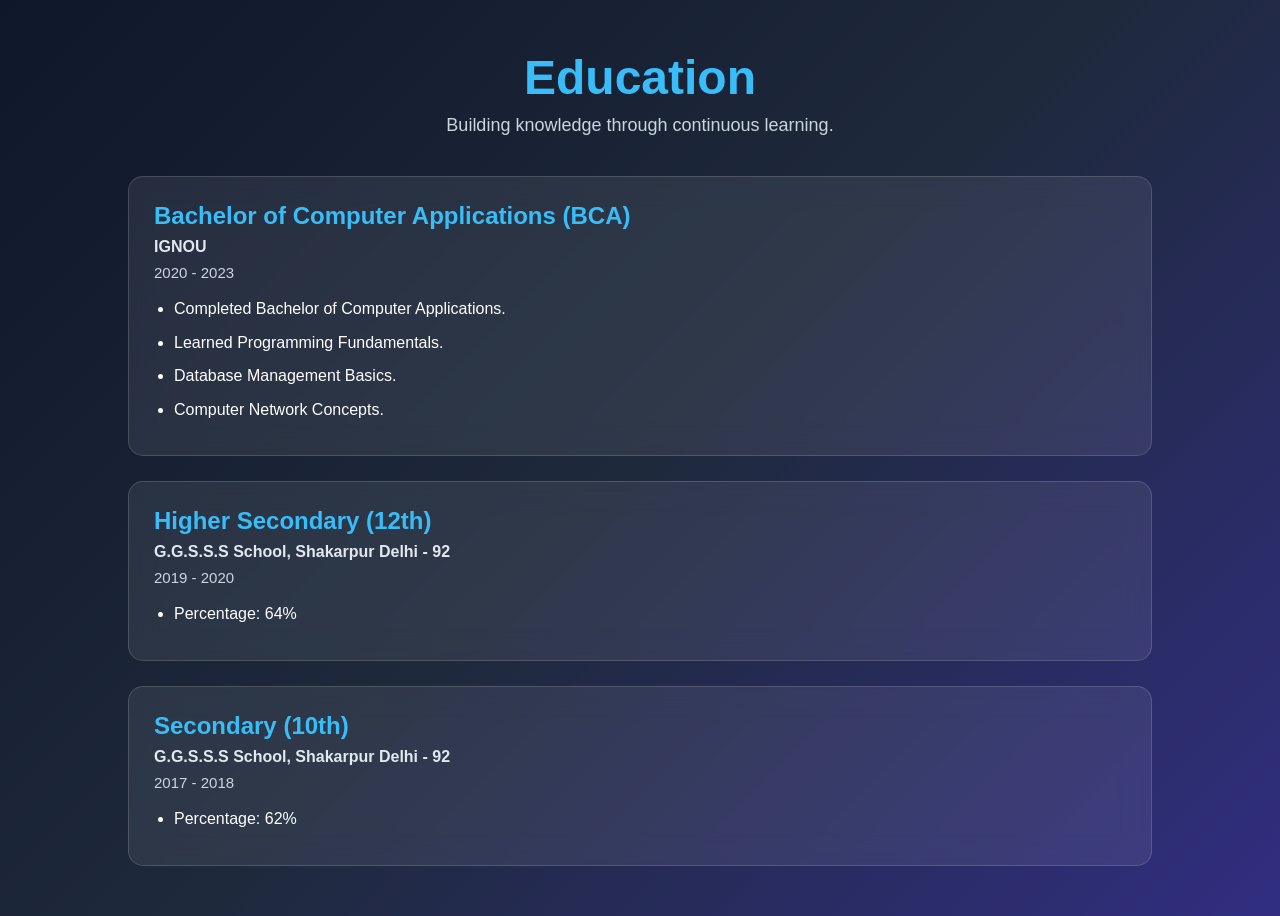
==== EducationPage.html @ 77ae72fe "initial project upload" ====
<!DOCTYPE html>
<html lang="en">

<head>
    <meta charset="UTF-8">
    <meta name="viewport" content="width=device-width, initial-scale=1.0">
    <title>Education</title>
    <link rel="stylesheet" href="education.css">
</head>
<body>
    <section class="education-page">
        <h1>Education</h1>
        <p class="subtitle">
            Building knowledge through continuous learning.
        </p>
        <div class="education-container">
            <div class="education-card">
                <h2>Bachelor of Computer Applications (BCA)</h2>
                <h4>IGNOU</h4>
                <span>2020 - 2023</span>
                <ul>
                    <li>Completed Bachelor of Computer Applications.</li>
                    <li>Learned Programming Fundamentals.</li>
                    <li>Database Management Basics.</li>
                    <li>Computer Network Concepts.</li>
                </ul>
            </div>
            <div class="education-card">
                <h2>Higher Secondary (12th)</h2>
                <h4>G.G.S.S.S School, Shakarpur Delhi - 92</h4>
                <span>2019 - 2020</span>
                <ul>
                    <li>Percentage: 64%</li>
                </ul>
            </div>
            <div class="education-card">
                <h2>Secondary (10th)</h2>
                <h4>G.G.S.S.S School, Shakarpur Delhi - 92</h4>
                <span>2017 - 2018</span>
                <ul>
                    <li>Percentage: 62%</li>
                </ul>
            </div>
        </div>
    </section>
</body>
</html>
---- education.css ----
*{
    margin: 0;
    padding: 0;
    box-sizing: border-box;
}
body{
    font-family: Arial, Helvetica, sans-serif;
    background: linear-gradient(
        135deg,
        #0F172A,
        #1E293B,
        #312E81
    );
    min-height: 100vh;
}
/* Main Section */
.education-page{
    padding: 50px 10%;
}
/* Heading */
.education-page h1{
    text-align: center;
    color: #38BDF8;
    font-size: 48px;
    margin-bottom: 10px;
}
.subtitle{
    text-align: center;
    color: #CBD5E1;
    margin-bottom: 40px;
    font-size: 18px;
}
/* Education Container */
.education-container{
    display: flex;
    flex-direction: column;
    gap: 25px;
}
/* Card Design */
.education-card{
    background: rgba(255,255,255,0.08);
    backdrop-filter: blur(15px);
    border-radius: 15px;
    padding: 25px;
    border: 1px solid rgba(255,255,255,0.15);
    color: white;
    transition: 0.3s ease;
}
.education-card:hover{
    transform: translateY(-5px);
    box-shadow: 0 10px 25px rgba(0,0,0,0.3);
}
/* Card Content */
.education-card h2{
    color: #38BDF8;
    margin-bottom: 8px;
}
.education-card h4{
    color: #E2E8F0;
    margin-bottom: 8px;
}
.education-card span{
    display: inline-block;
    color: #CBD5E1;
    margin-bottom: 15px;
    font-size: 15px;
}
.education-card ul{
    padding-left: 20px;
}
.education-card li{
    margin-bottom: 8px;
    line-height: 1.6;
}
/* Mobile Responsive */
@media(max-width:768px){
    .education-page{
        padding: 30px;
    }
    .education-page h1{
        font-size: 36px;
    }
    .subtitle{
        font-size: 16px;
    }
}
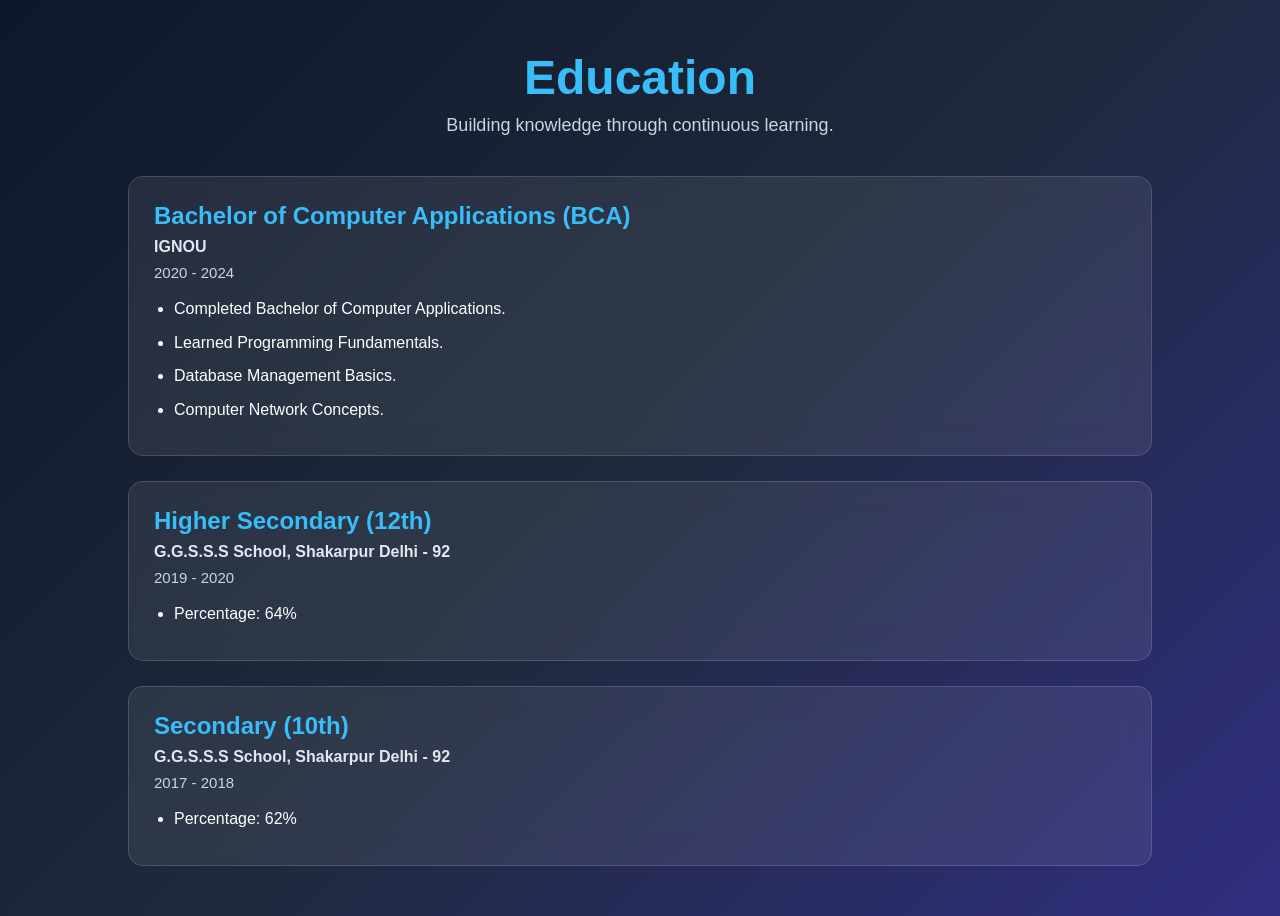
==== commit af51f7e4: "Update portfolio and login page" ====
--- a/EducationPage.html
+++ b/EducationPage.html
@@ -17,7 +17,7 @@
             <div class="education-card">
                 <h2>Bachelor of Computer Applications (BCA)</h2>
                 <h4>IGNOU</h4>
-                <span>2020 - 2023</span>
+                <span>2020 - 2024</span>
                 <ul>
                     <li>Completed Bachelor of Computer Applications.</li>
                     <li>Learned Programming Fundamentals.</li>
